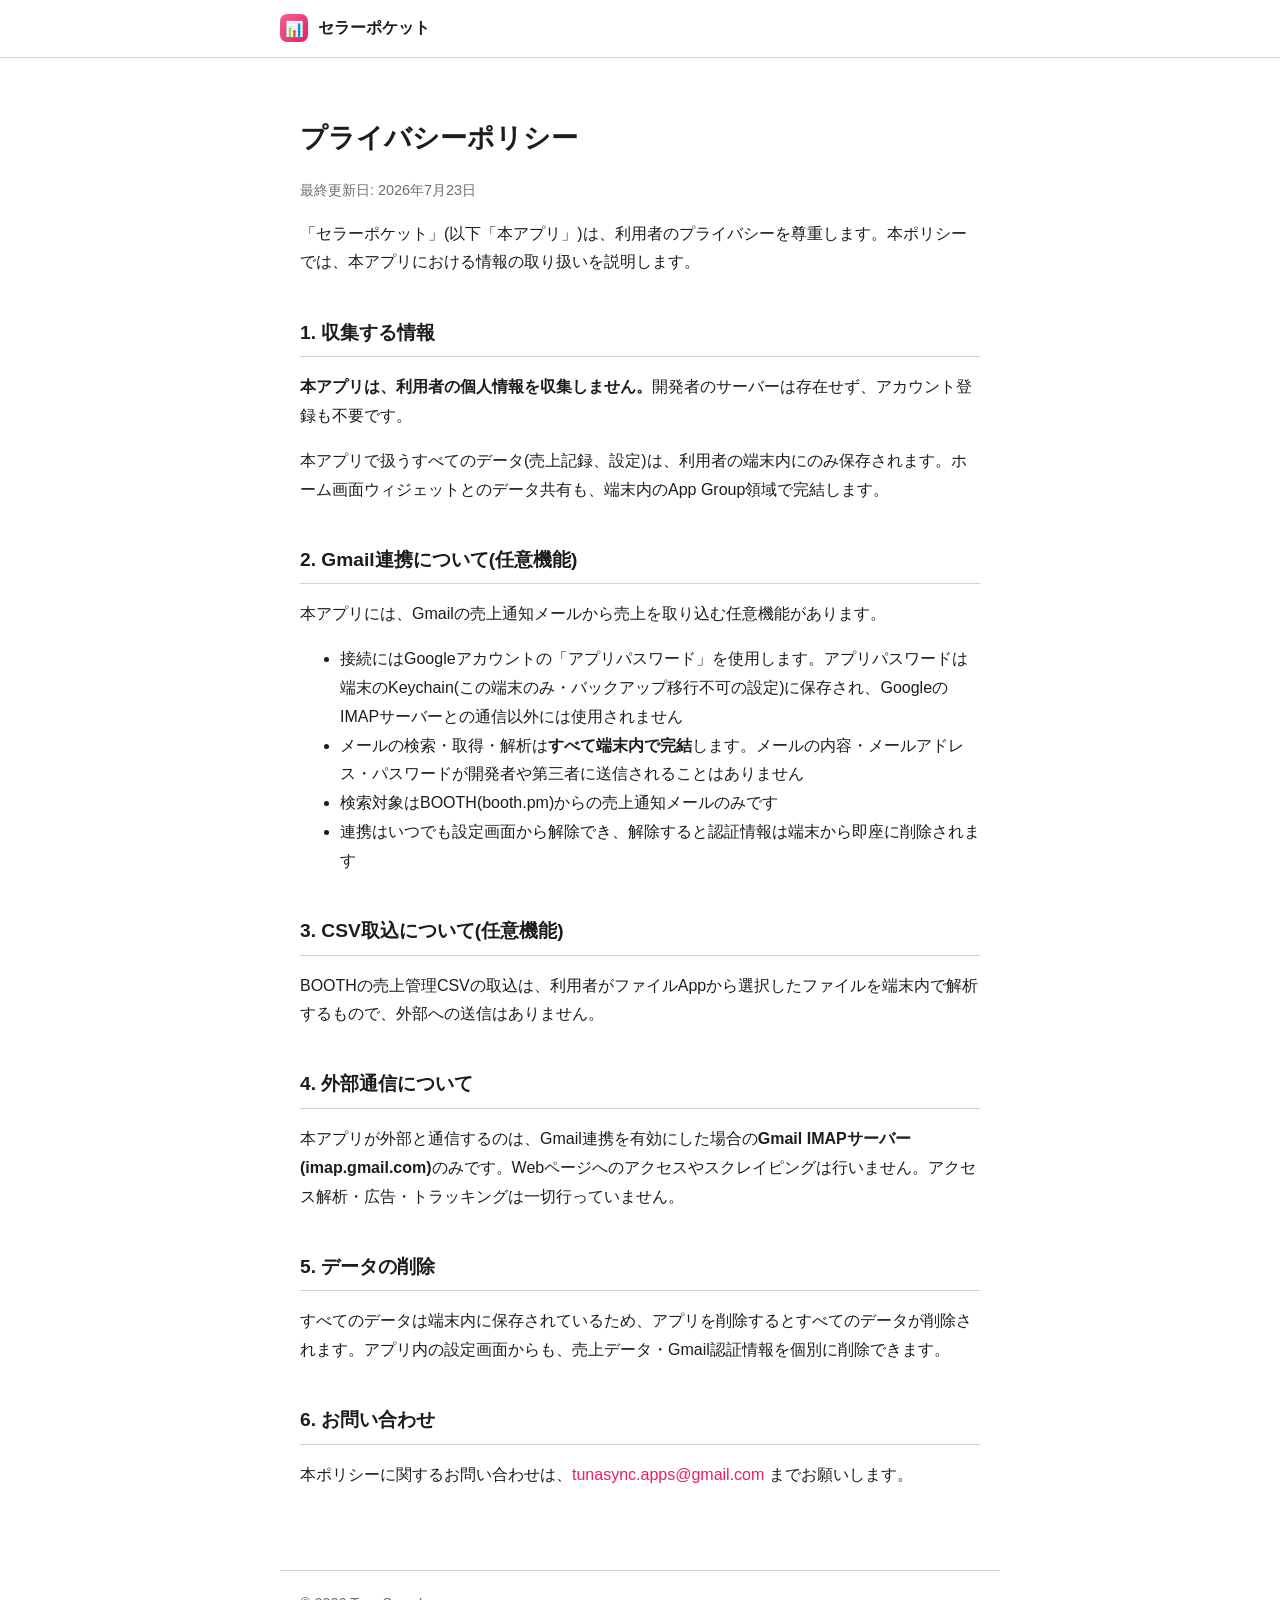
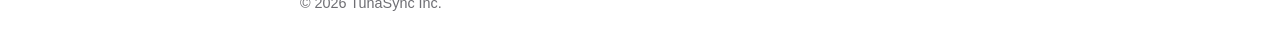
==== privacy.html @ 00471eca "Initial commit: sellerpocket-pages support site and privacy policy" ====
<!DOCTYPE html>
<html lang="ja">
<head>
<meta charset="utf-8">
<meta name="viewport" content="width=device-width, initial-scale=1">
<title>プライバシーポリシー - セラーポケット</title>
<link rel="stylesheet" href="style.css">
</head>
<body>
<header class="site"><div class="inner"><span class="icon">📊</span>セラーポケット</div></header>
<main>
<h1>プライバシーポリシー</h1>
<p class="muted">最終更新日: 2026年7月23日</p>
<p>「セラーポケット」(以下「本アプリ」)は、利用者のプライバシーを尊重します。本ポリシーでは、本アプリにおける情報の取り扱いを説明します。</p>

<h2>1. 収集する情報</h2>
<p><strong>本アプリは、利用者の個人情報を収集しません。</strong>開発者のサーバーは存在せず、アカウント登録も不要です。</p>
<p>本アプリで扱うすべてのデータ(売上記録、設定)は、利用者の端末内にのみ保存されます。ホーム画面ウィジェットとのデータ共有も、端末内のApp Group領域で完結します。</p>

<h2>2. Gmail連携について(任意機能)</h2>
<p>本アプリには、Gmailの売上通知メールから売上を取り込む任意機能があります。</p>
<ul>
<li>接続にはGoogleアカウントの「アプリパスワード」を使用します。アプリパスワードは端末のKeychain(この端末のみ・バックアップ移行不可の設定)に保存され、GoogleのIMAPサーバーとの通信以外には使用されません</li>
<li>メールの検索・取得・解析は<strong>すべて端末内で完結</strong>します。メールの内容・メールアドレス・パスワードが開発者や第三者に送信されることはありません</li>
<li>検索対象はBOOTH(booth.pm)からの売上通知メールのみです</li>
<li>連携はいつでも設定画面から解除でき、解除すると認証情報は端末から即座に削除されます</li>
</ul>

<h2>3. CSV取込について(任意機能)</h2>
<p>BOOTHの売上管理CSVの取込は、利用者がファイルAppから選択したファイルを端末内で解析するもので、外部への送信はありません。</p>

<h2>4. 外部通信について</h2>
<p>本アプリが外部と通信するのは、Gmail連携を有効にした場合の<strong>Gmail IMAPサーバー(imap.gmail.com)</strong>のみです。Webページへのアクセスやスクレイピングは行いません。アクセス解析・広告・トラッキングは一切行っていません。</p>

<h2>5. データの削除</h2>
<p>すべてのデータは端末内に保存されているため、アプリを削除するとすべてのデータが削除されます。アプリ内の設定画面からも、売上データ・Gmail認証情報を個別に削除できます。</p>

<h2>6. お問い合わせ</h2>
<p>本ポリシーに関するお問い合わせは、<a href="mailto:tunasync.apps@gmail.com">tunasync.apps@gmail.com</a> までお願いします。</p>
</main>
<footer><div class="inner muted">© 2026 TunaSync Inc.</div></footer>
</body>
</html>
---- style.css ----
:root {
  color-scheme: light dark;
  --bg: #ffffff;
  --fg: #1d1d1f;
  --muted: #6e6e73;
  --accent: #e91e63;
  --card: #f5f5f7;
  --border: #d2d2d7;
}
@media (prefers-color-scheme: dark) {
  :root {
    --bg: #1c1c1e;
    --fg: #f5f5f7;
    --muted: #98989d;
    --card: #2c2c2e;
    --border: #3a3a3c;
  }
}
* { box-sizing: border-box; }
body {
  margin: 0;
  padding: 0;
  background: var(--bg);
  color: var(--fg);
  font-family: -apple-system, BlinkMacSystemFont, "Hiragino Sans", "Yu Gothic", sans-serif;
  line-height: 1.8;
}
main {
  max-width: 720px;
  margin: 0 auto;
  padding: 24px 20px 64px;
}
header.site {
  border-bottom: 1px solid var(--border);
  padding: 14px 20px;
}
header.site .inner {
  max-width: 720px;
  margin: 0 auto;
  display: flex;
  align-items: center;
  gap: 10px;
  font-weight: 700;
}
header.site .icon {
  width: 28px; height: 28px;
  border-radius: 7px;
  background: linear-gradient(135deg, #f06292, #e91e63);
  display: inline-flex;
  align-items: center;
  justify-content: center;
  color: #fff;
  font-size: 15px;
}
h1 { font-size: 1.7rem; margin: 1.2em 0 0.5em; }
h2 {
  font-size: 1.2rem;
  margin: 2em 0 0.6em;
  padding-bottom: 6px;
  border-bottom: 1px solid var(--border);
}
p, li { color: var(--fg); }
.muted { color: var(--muted); font-size: 0.9rem; }
a { color: var(--accent); text-decoration: none; }
a:hover { text-decoration: underline; }
dt { font-weight: 700; margin-top: 1.2em; }
dd { margin: 0.3em 0 0 0; }
footer {
  max-width: 720px;
  margin: 0 auto;
  padding: 20px;
  border-top: 1px solid var(--border);
  color: var(--muted);
  font-size: 0.85rem;
}
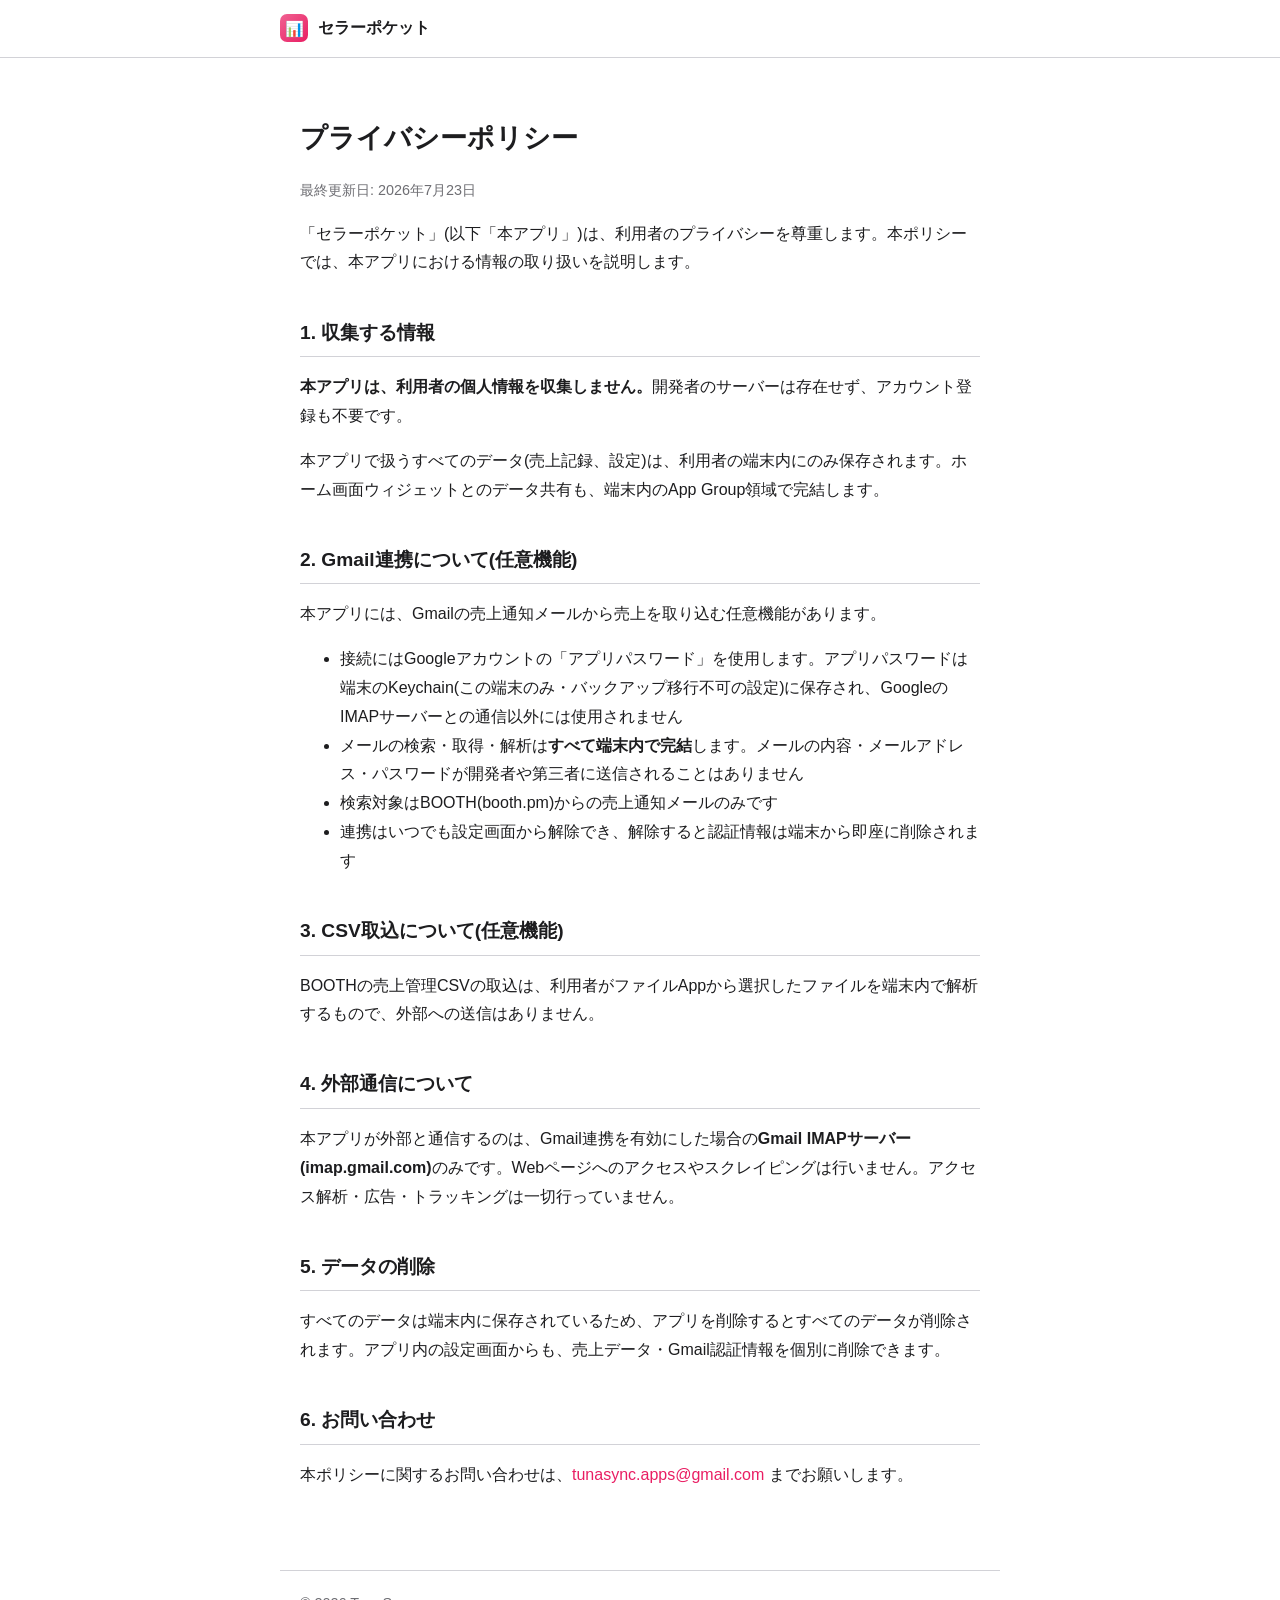
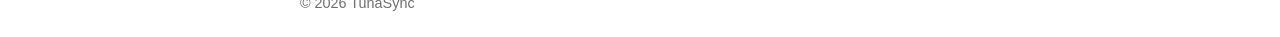
==== commit bc1943ac: "Individual-account release prep: wording for current features/brand (not published yet)" ====
--- a/privacy.html
+++ b/privacy.html
@@ -38,6 +38,6 @@
 <h2>6. お問い合わせ</h2>
 <p>本ポリシーに関するお問い合わせは、<a href="mailto:tunasync.apps@gmail.com">tunasync.apps@gmail.com</a> までお願いします。</p>
 </main>
-<footer><div class="inner muted">© 2026 TunaSync Inc.</div></footer>
+<footer><div class="inner muted">© 2026 TunaSync</div></footer>
 </body>
 </html>
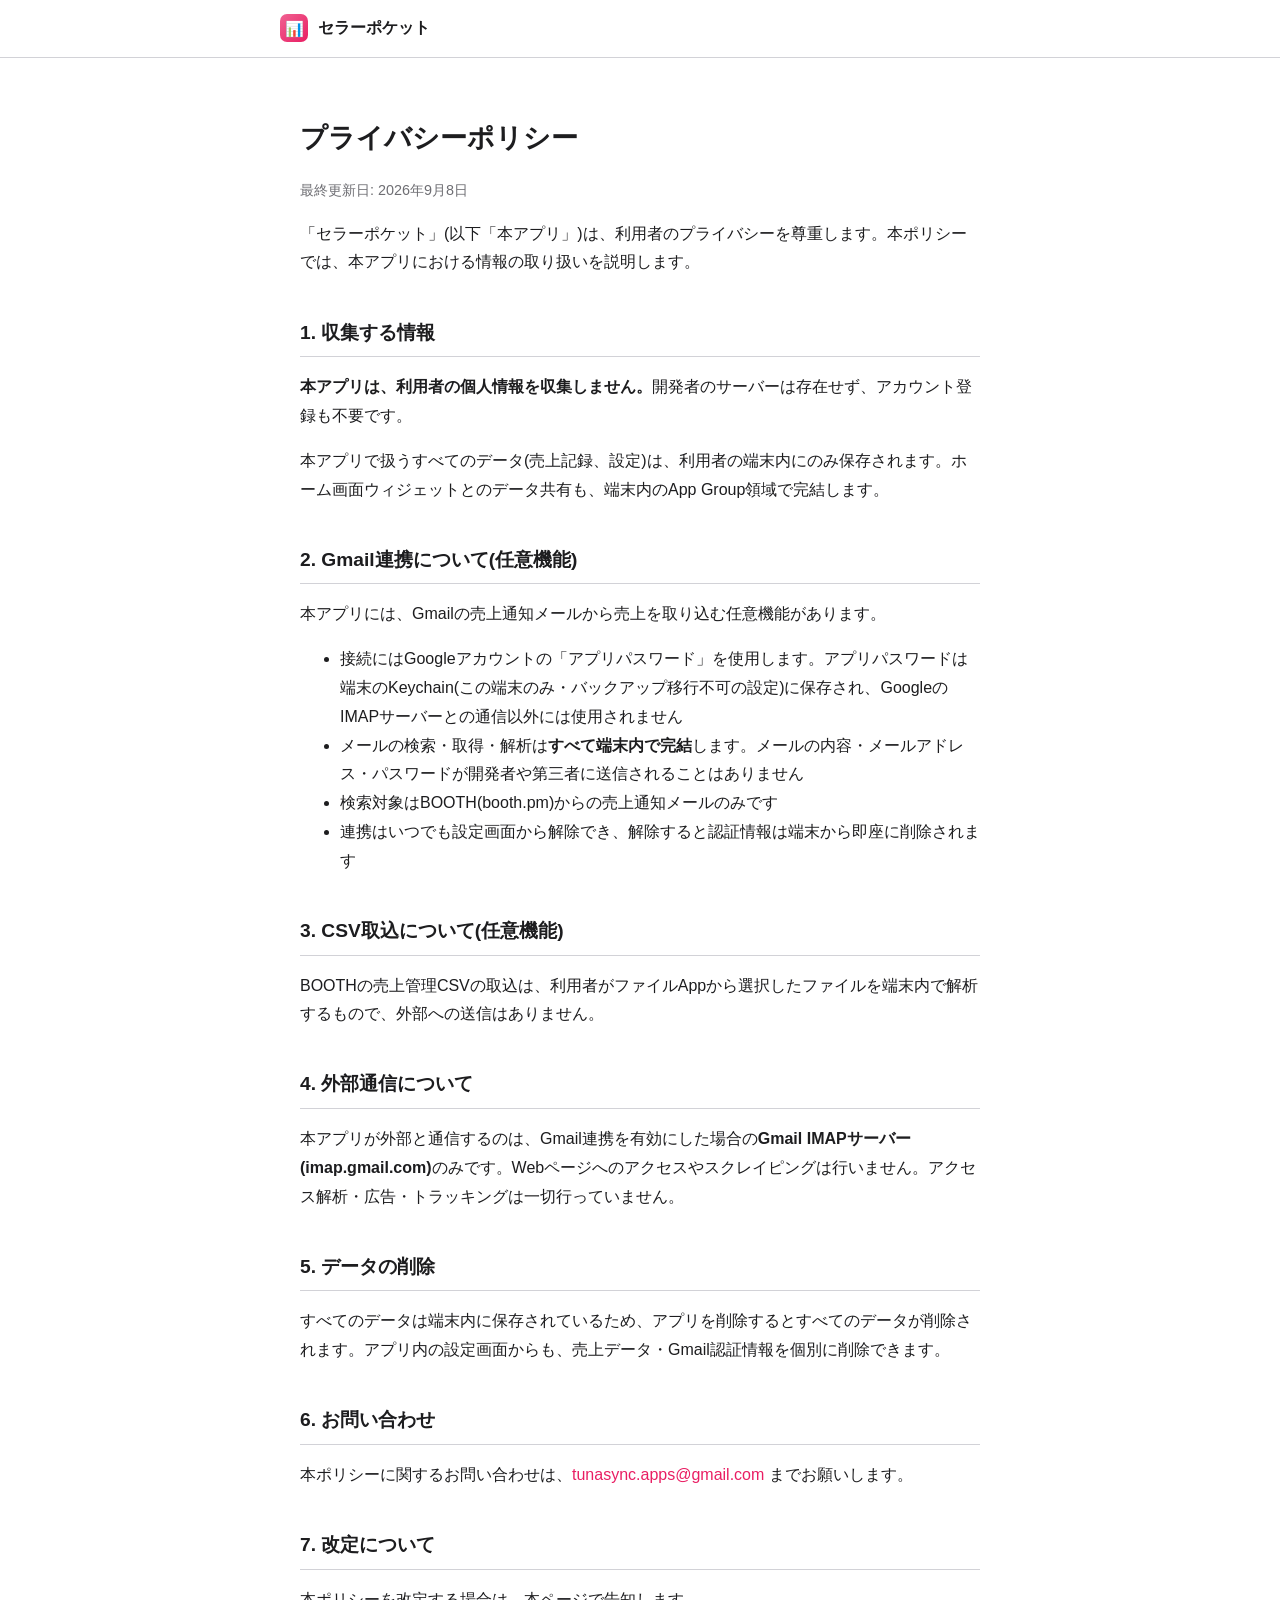
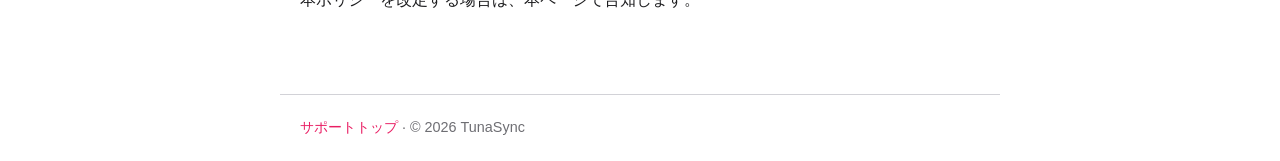
==== commit badbc32d: "Review fixes: accurate privacy wording, unofficial-app note, revision section (not published yet)" ====
--- a/privacy.html
+++ b/privacy.html
@@ -10,7 +10,7 @@
 <header class="site"><div class="inner"><span class="icon">📊</span>セラーポケット</div></header>
 <main>
 <h1>プライバシーポリシー</h1>
-<p class="muted">最終更新日: 2026年7月23日</p>
+<p class="muted">最終更新日: 2026年9月8日</p>
 <p>「セラーポケット」(以下「本アプリ」)は、利用者のプライバシーを尊重します。本ポリシーでは、本アプリにおける情報の取り扱いを説明します。</p>
 
 <h2>1. 収集する情報</h2>
@@ -37,7 +37,10 @@
 
 <h2>6. お問い合わせ</h2>
 <p>本ポリシーに関するお問い合わせは、<a href="mailto:tunasync.apps@gmail.com">tunasync.apps@gmail.com</a> までお願いします。</p>
+
+<h2>7. 改定について</h2>
+<p>本ポリシーを改定する場合は、本ページで告知します。</p>
 </main>
-<footer><div class="inner muted">© 2026 TunaSync</div></footer>
+<footer><div class="inner muted"><a href="index.html">サポートトップ</a> · © 2026 TunaSync</div></footer>
 </body>
 </html>
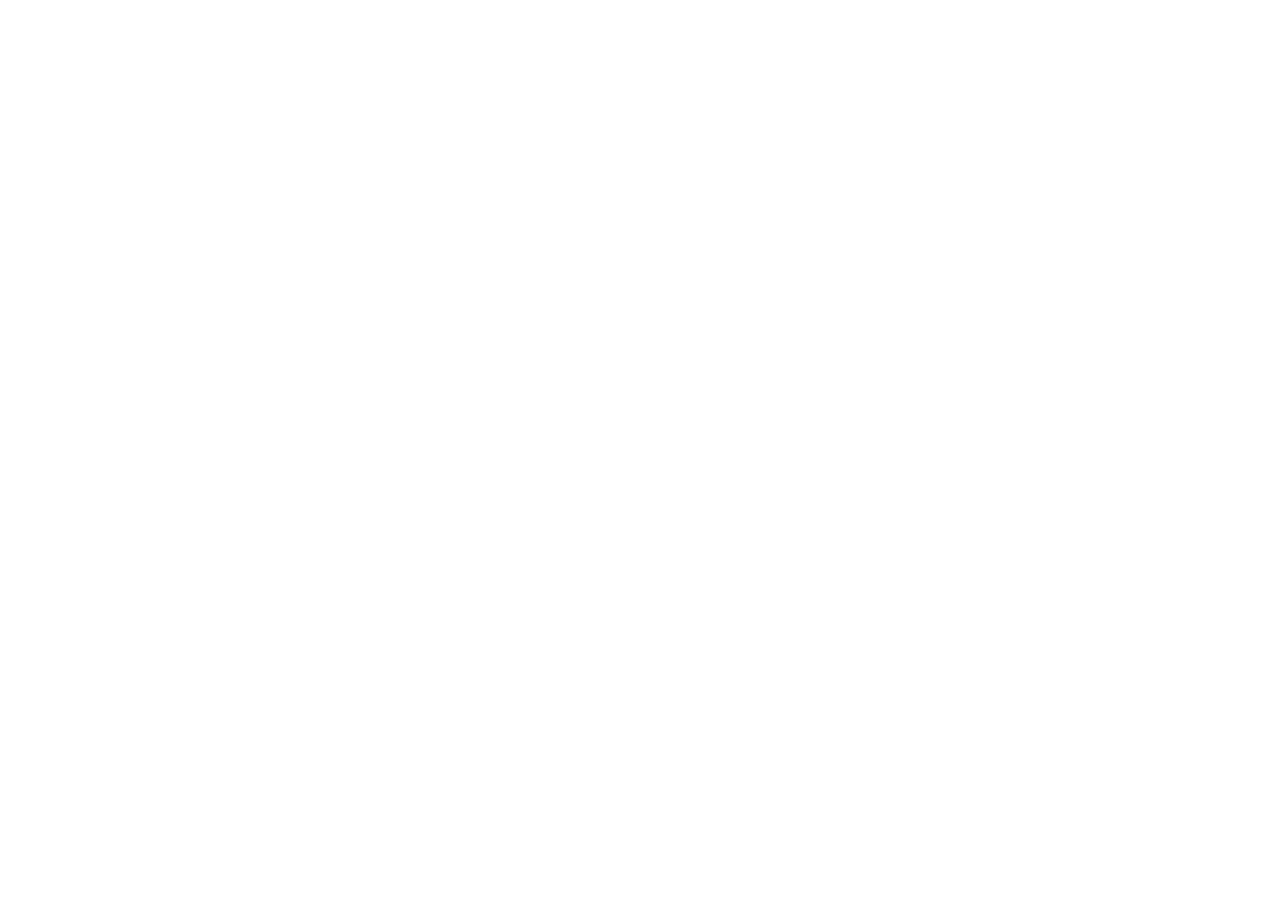
==== commit 509b2a40: "Moved to tunasync-studio.github.io (redirect)" ====
--- a/privacy.html
+++ b/privacy.html
@@ -1,46 +1 @@
-<!DOCTYPE html>
-<html lang="ja">
-<head>
-<meta charset="utf-8">
-<meta name="viewport" content="width=device-width, initial-scale=1">
-<title>プライバシーポリシー - セラーポケット</title>
-<link rel="stylesheet" href="style.css">
-</head>
-<body>
-<header class="site"><div class="inner"><span class="icon">📊</span>セラーポケット</div></header>
-<main>
-<h1>プライバシーポリシー</h1>
-<p class="muted">最終更新日: 2026年9月8日</p>
-<p>「セラーポケット」(以下「本アプリ」)は、利用者のプライバシーを尊重します。本ポリシーでは、本アプリにおける情報の取り扱いを説明します。</p>
-
-<h2>1. 収集する情報</h2>
-<p><strong>本アプリは、利用者の個人情報を収集しません。</strong>開発者のサーバーは存在せず、アカウント登録も不要です。</p>
-<p>本アプリで扱うすべてのデータ(売上記録、設定)は、利用者の端末内にのみ保存されます。ホーム画面ウィジェットとのデータ共有も、端末内のApp Group領域で完結します。</p>
-
-<h2>2. Gmail連携について(任意機能)</h2>
-<p>本アプリには、Gmailの売上通知メールから売上を取り込む任意機能があります。</p>
-<ul>
-<li>接続にはGoogleアカウントの「アプリパスワード」を使用します。アプリパスワードは端末のKeychain(この端末のみ・バックアップ移行不可の設定)に保存され、GoogleのIMAPサーバーとの通信以外には使用されません</li>
-<li>メールの検索・取得・解析は<strong>すべて端末内で完結</strong>します。メールの内容・メールアドレス・パスワードが開発者や第三者に送信されることはありません</li>
-<li>検索対象はBOOTH(booth.pm)からの売上通知メールのみです</li>
-<li>連携はいつでも設定画面から解除でき、解除すると認証情報は端末から即座に削除されます</li>
-</ul>
-
-<h2>3. CSV取込について(任意機能)</h2>
-<p>BOOTHの売上管理CSVの取込は、利用者がファイルAppから選択したファイルを端末内で解析するもので、外部への送信はありません。</p>
-
-<h2>4. 外部通信について</h2>
-<p>本アプリが外部と通信するのは、Gmail連携を有効にした場合の<strong>Gmail IMAPサーバー(imap.gmail.com)</strong>のみです。Webページへのアクセスやスクレイピングは行いません。アクセス解析・広告・トラッキングは一切行っていません。</p>
-
-<h2>5. データの削除</h2>
-<p>すべてのデータは端末内に保存されているため、アプリを削除するとすべてのデータが削除されます。アプリ内の設定画面からも、売上データ・Gmail認証情報を個別に削除できます。</p>
-
-<h2>6. お問い合わせ</h2>
-<p>本ポリシーに関するお問い合わせは、<a href="mailto:tunasync.apps@gmail.com">tunasync.apps@gmail.com</a> までお願いします。</p>
-
-<h2>7. 改定について</h2>
-<p>本ポリシーを改定する場合は、本ページで告知します。</p>
-</main>
-<footer><div class="inner muted"><a href="index.html">サポートトップ</a> · © 2026 TunaSync</div></footer>
-</body>
-</html>
+<!DOCTYPE html><html lang="ja"><head><meta charset="utf-8"><meta http-equiv="refresh" content="0; url=https://tunasync-studio.github.io/sellerpocket-pages/privacy.html"><link rel="canonical" href="https://tunasync-studio.github.io/sellerpocket-pages/privacy.html"><title>移転しました</title></head><body><p>このページは <a href="https://tunasync-studio.github.io/sellerpocket-pages/privacy.html">https://tunasync-studio.github.io/sellerpocket-pages/privacy.html</a> へ移転しました。</p></body></html>
